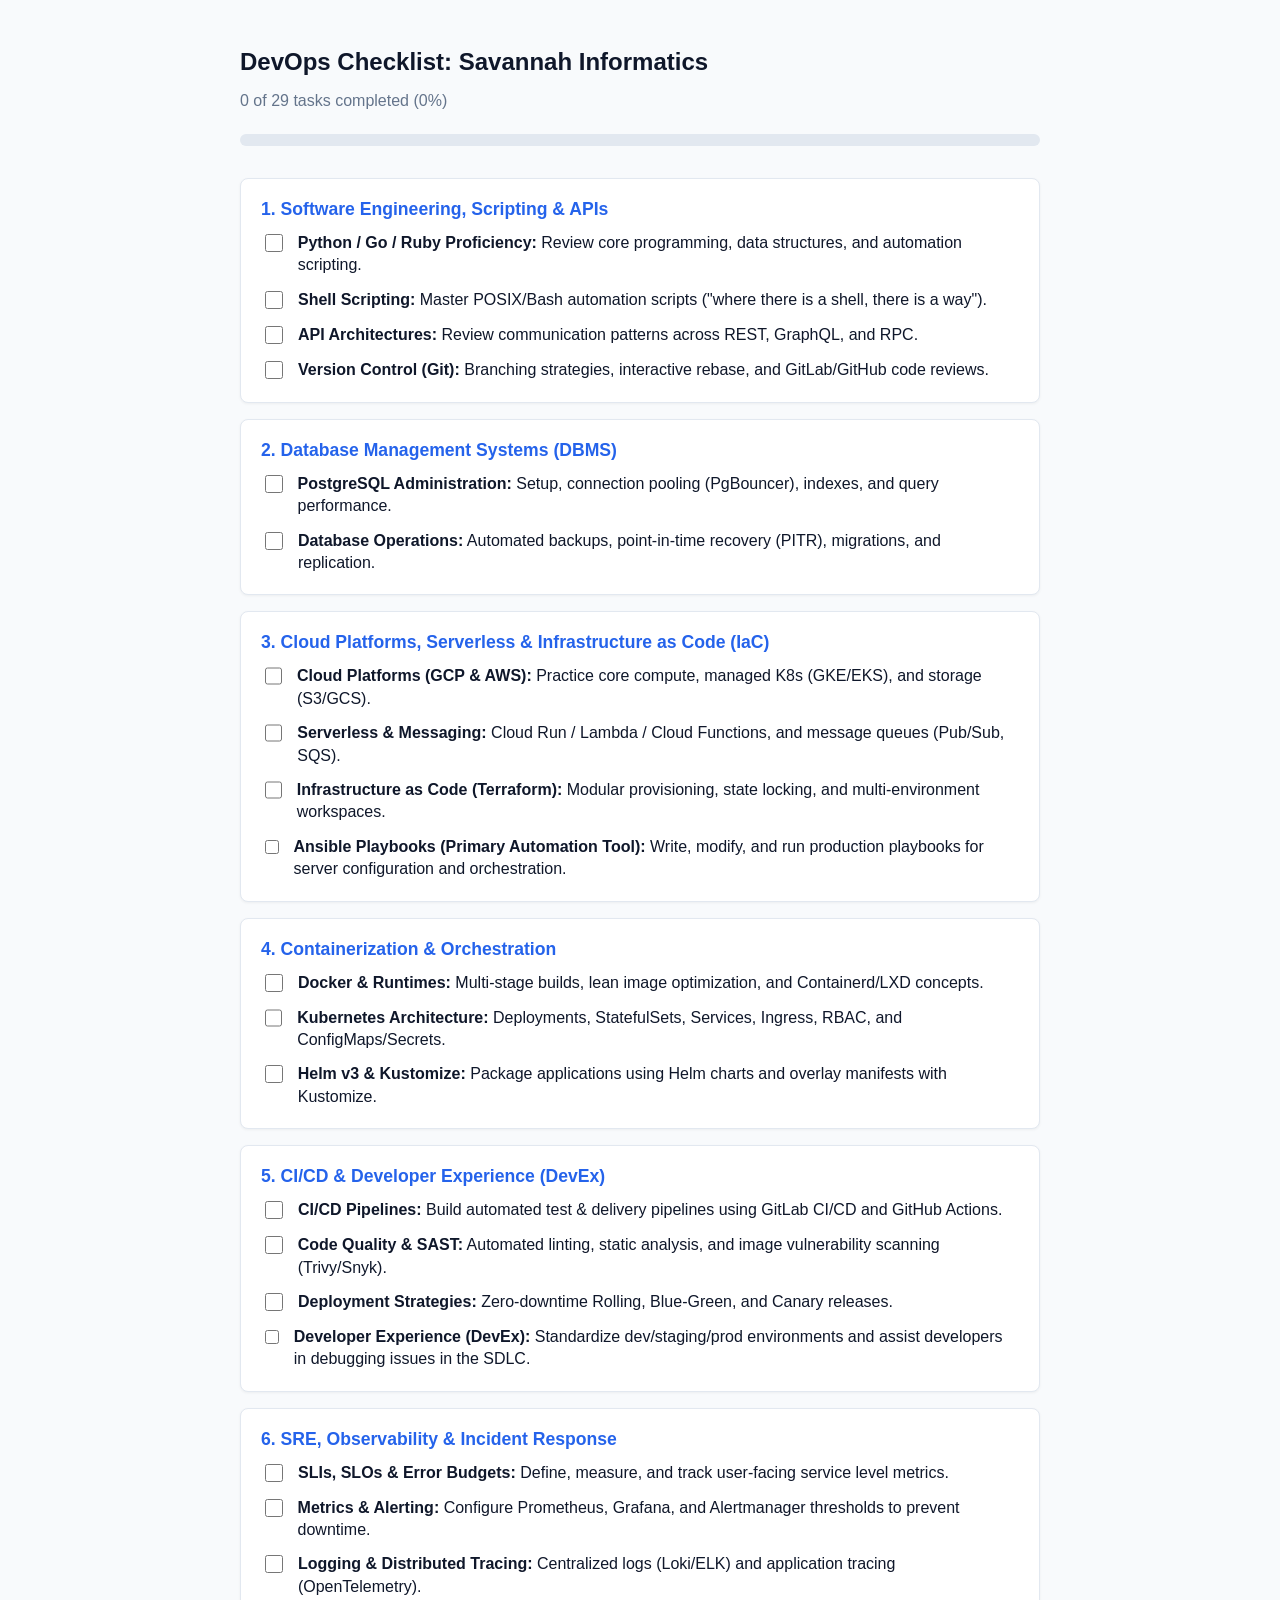
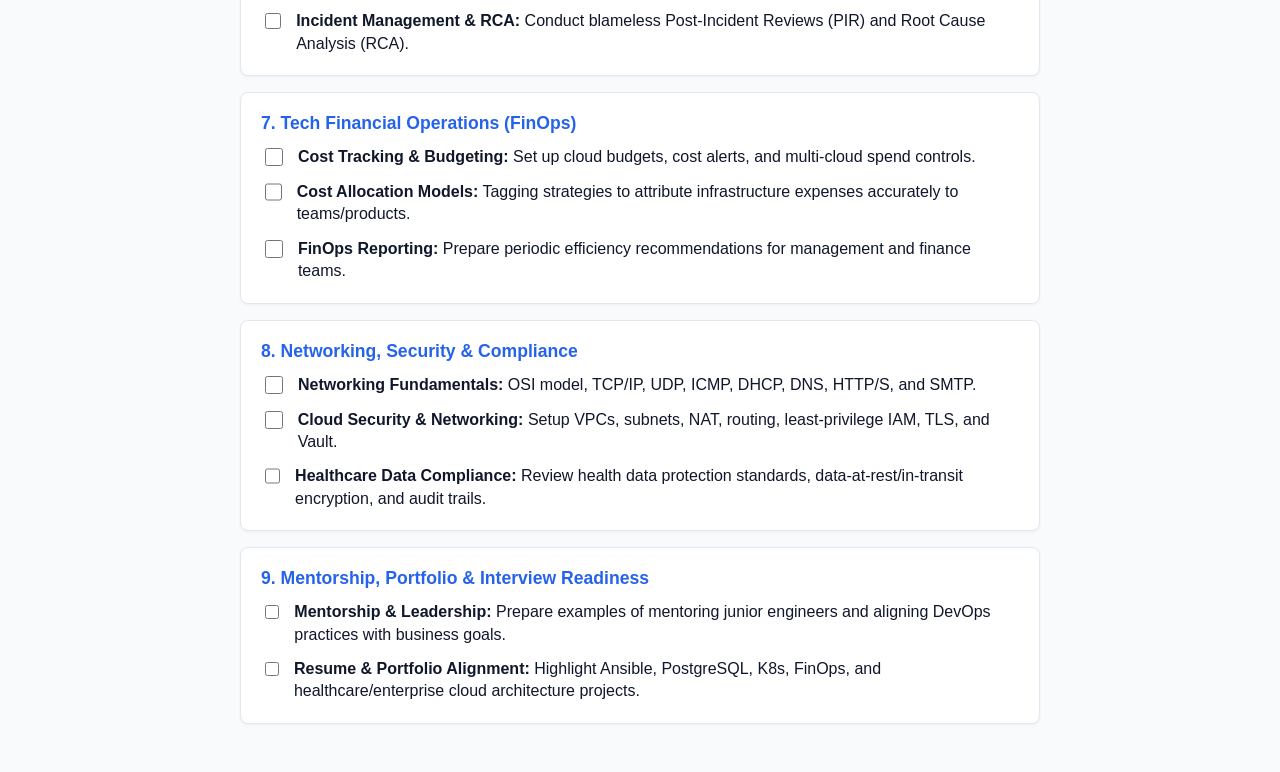
==== checklist.html @ a05e25cf "first commit" ====
<!DOCTYPE html>
<html lang="en">

<head>
    <meta charset="UTF-8" />
    <meta name="viewport" content="width=device-width, initial-scale=1.0" />
    <title>DevOps Checklist - Savannah Informatics</title>
    <style>
        :root {
            --bg: #f8fafc;
            --card-bg: #ffffff;
            --text: #0f172a;
            --text-muted: #64748b;
            --primary: #2563eb;
            --border: #e2e8f0;
            --done: #94a3b8;
        }

        body {
            font-family: -apple-system, BlinkMacSystemFont, "Segoe UI", Roboto, sans-serif;
            background: var(--bg);
            color: var(--text);
            padding: 2rem 1rem;
            max-width: 800px;
            margin: 0 auto;
        }

        h1 {
            font-size: 1.5rem;
            margin-bottom: 0.25rem;
        }

        .subtitle {
            color: var(--text-muted);
            margin-bottom: 1.5rem;
        }

        .progress-bar-container {
            background: var(--border);
            border-radius: 999px;
            height: 12px;
            width: 100%;
            overflow: hidden;
            margin-bottom: 2rem;
        }

        .progress-bar {
            background: var(--primary);
            height: 100%;
            width: 0%;
            transition: width 0.3s ease;
        }

        .category {
            background: var(--card-bg);
            border: 1px solid var(--border);
            border-radius: 8px;
            padding: 1.25rem;
            margin-bottom: 1rem;
            box-shadow: 0 1px 3px rgba(0, 0, 0, 0.05);
        }

        .category h2 {
            font-size: 1.1rem;
            margin-top: 0;
            margin-bottom: 0.75rem;
            color: var(--primary);
        }

        label {
            display: flex;
            align-items: flex-start;
            gap: 0.75rem;
            margin-bottom: 0.75rem;
            cursor: pointer;
            user-select: none;
            line-height: 1.4;
        }

        label:last-child {
            margin-bottom: 0;
        }

        input[type="checkbox"] {
            width: 18px;
            height: 18px;
            margin-top: 2px;
            cursor: pointer;
            accent-color: var(--primary);
        }

        input[type="checkbox"]:checked+span {
            text-decoration: line-through;
            color: var(--done);
        }
    </style>
</head>

<body>

    <h1>DevOps Checklist: Savannah Informatics</h1>
    <p class="subtitle" id="stats">Loading progress...</p>

    <div class="progress-bar-container">
        <div class="progress-bar" id="progressBar"></div>
    </div>

    <!-- Category 1 -->
    <div class="category">
        <h2>1. Software Engineering, Scripting & APIs</h2>
        <label><input type="checkbox" id="t1"><span><strong>Python / Go / Ruby Proficiency:</strong> Review core
                programming, data structures, and automation scripting.</span></label>
        <label><input type="checkbox" id="t2"><span><strong>Shell Scripting:</strong> Master POSIX/Bash automation
                scripts ("where there is a shell, there is a way").</span></label>
        <label><input type="checkbox" id="t3"><span><strong>API Architectures:</strong> Review communication patterns
                across REST, GraphQL, and RPC.</span></label>
        <label><input type="checkbox" id="t4"><span><strong>Version Control (Git):</strong> Branching strategies,
                interactive rebase, and GitLab/GitHub code reviews.</span></label>
    </div>

    <!-- Category 2 -->
    <div class="category">
        <h2>2. Database Management Systems (DBMS)</h2>
        <label><input type="checkbox" id="t5"><span><strong>PostgreSQL Administration:</strong> Setup, connection
                pooling (PgBouncer), indexes, and query performance.</span></label>
        <label><input type="checkbox" id="t6"><span><strong>Database Operations:</strong> Automated backups,
                point-in-time recovery (PITR), migrations, and replication.</span></label>
    </div>

    <!-- Category 3 -->
    <div class="category">
        <h2>3. Cloud Platforms, Serverless & Infrastructure as Code (IaC)</h2>
        <label><input type="checkbox" id="t7"><span><strong>Cloud Platforms (GCP & AWS):</strong> Practice core compute,
                managed K8s (GKE/EKS), and storage (S3/GCS).</span></label>
        <label><input type="checkbox" id="t8"><span><strong>Serverless & Messaging:</strong> Cloud Run / Lambda / Cloud
                Functions, and message queues (Pub/Sub, SQS).</span></label>
        <label><input type="checkbox" id="t9"><span><strong>Infrastructure as Code (Terraform):</strong> Modular
                provisioning, state locking, and multi-environment workspaces.</span></label>
        <label><input type="checkbox" id="t10"><span><strong>Ansible Playbooks (Primary Automation Tool):</strong>
                Write, modify, and run production playbooks for server configuration and orchestration.</span></label>
    </div>

    <!-- Category 4 -->
    <div class="category">
        <h2>4. Containerization & Orchestration</h2>
        <label><input type="checkbox" id="t11"><span><strong>Docker & Runtimes:</strong> Multi-stage builds, lean image
                optimization, and Containerd/LXD concepts.</span></label>
        <label><input type="checkbox" id="t12"><span><strong>Kubernetes Architecture:</strong> Deployments,
                StatefulSets, Services, Ingress, RBAC, and ConfigMaps/Secrets.</span></label>
        <label><input type="checkbox" id="t13"><span><strong>Helm v3 & Kustomize:</strong> Package applications using
                Helm charts and overlay manifests with Kustomize.</span></label>
    </div>

    <!-- Category 5 -->
    <div class="category">
        <h2>5. CI/CD & Developer Experience (DevEx)</h2>
        <label><input type="checkbox" id="t14"><span><strong>CI/CD Pipelines:</strong> Build automated test & delivery
                pipelines using GitLab CI/CD and GitHub Actions.</span></label>
        <label><input type="checkbox" id="t15"><span><strong>Code Quality & SAST:</strong> Automated linting, static
                analysis, and image vulnerability scanning (Trivy/Snyk).</span></label>
        <label><input type="checkbox" id="t16"><span><strong>Deployment Strategies:</strong> Zero-downtime Rolling,
                Blue-Green, and Canary releases.</span></label>
        <label><input type="checkbox" id="t17"><span><strong>Developer Experience (DevEx):</strong> Standardize
                dev/staging/prod environments and assist developers in debugging issues in the SDLC.</span></label>
    </div>

    <!-- Category 6 -->
    <div class="category">
        <h2>6. SRE, Observability & Incident Response</h2>
        <label><input type="checkbox" id="t18"><span><strong>SLIs, SLOs & Error Budgets:</strong> Define, measure, and
                track user-facing service level metrics.</span></label>
        <label><input type="checkbox" id="t19"><span><strong>Metrics & Alerting:</strong> Configure Prometheus, Grafana,
                and Alertmanager thresholds to prevent downtime.</span></label>
        <label><input type="checkbox" id="t20"><span><strong>Logging & Distributed Tracing:</strong> Centralized logs
                (Loki/ELK) and application tracing (OpenTelemetry).</span></label>
        <label><input type="checkbox" id="t21"><span><strong>Incident Management & RCA:</strong> Conduct blameless
                Post-Incident Reviews (PIR) and Root Cause Analysis (RCA).</span></label>
    </div>

    <!-- Category 7 -->
    <div class="category">
        <h2>7. Tech Financial Operations (FinOps)</h2>
        <label><input type="checkbox" id="t22"><span><strong>Cost Tracking & Budgeting:</strong> Set up cloud budgets,
                cost alerts, and multi-cloud spend controls.</span></label>
        <label><input type="checkbox" id="t23"><span><strong>Cost Allocation Models:</strong> Tagging strategies to
                attribute infrastructure expenses accurately to teams/products.</span></label>
        <label><input type="checkbox" id="t24"><span><strong>FinOps Reporting:</strong> Prepare periodic efficiency
                recommendations for management and finance teams.</span></label>
    </div>

    <!-- Category 8 -->
    <div class="category">
        <h2>8. Networking, Security & Compliance</h2>
        <label><input type="checkbox" id="t25"><span><strong>Networking Fundamentals:</strong> OSI model, TCP/IP, UDP,
                ICMP, DHCP, DNS, HTTP/S, and SMTP.</span></label>
        <label><input type="checkbox" id="t26"><span><strong>Cloud Security & Networking:</strong> Setup VPCs, subnets,
                NAT, routing, least-privilege IAM, TLS, and Vault.</span></label>
        <label><input type="checkbox" id="t27"><span><strong>Healthcare Data Compliance:</strong> Review health data
                protection standards, data-at-rest/in-transit encryption, and audit trails.</span></label>
    </div>

    <!-- Category 9 -->
    <div class="category">
        <h2>9. Mentorship, Portfolio & Interview Readiness</h2>
        <label><input type="checkbox" id="t28"><span><strong>Mentorship & Leadership:</strong> Prepare examples of
                mentoring junior engineers and aligning DevOps practices with business goals.</span></label>
        <label><input type="checkbox" id="t29"><span><strong>Resume & Portfolio Alignment:</strong> Highlight Ansible,
                PostgreSQL, K8s, FinOps, and healthcare/enterprise cloud architecture projects.</span></label>
    </div>

    <script>
        const checkboxes = document.querySelectorAll('input[type="checkbox"]');
        const stats = document.getElementById('stats');
        const progressBar = document.getElementById('progressBar');

        function update() {
            let done = 0;
            checkboxes.forEach(box => {
                if (box.checked) done++;
                localStorage.setItem(box.id, box.checked ? '1' : '0');
            });
            const pct = Math.round((done / checkboxes.length) * 100);
            stats.textContent = `${done} of ${checkboxes.length} tasks completed (${pct}%)`;
            progressBar.style.width = pct + '%';
        }

        checkboxes.forEach(box => {
            if (localStorage.getItem(box.id) === '1') {
                box.checked = true;
            }
            box.addEventListener('change', update);
        });

        update();
    </script>
</body>

</html>
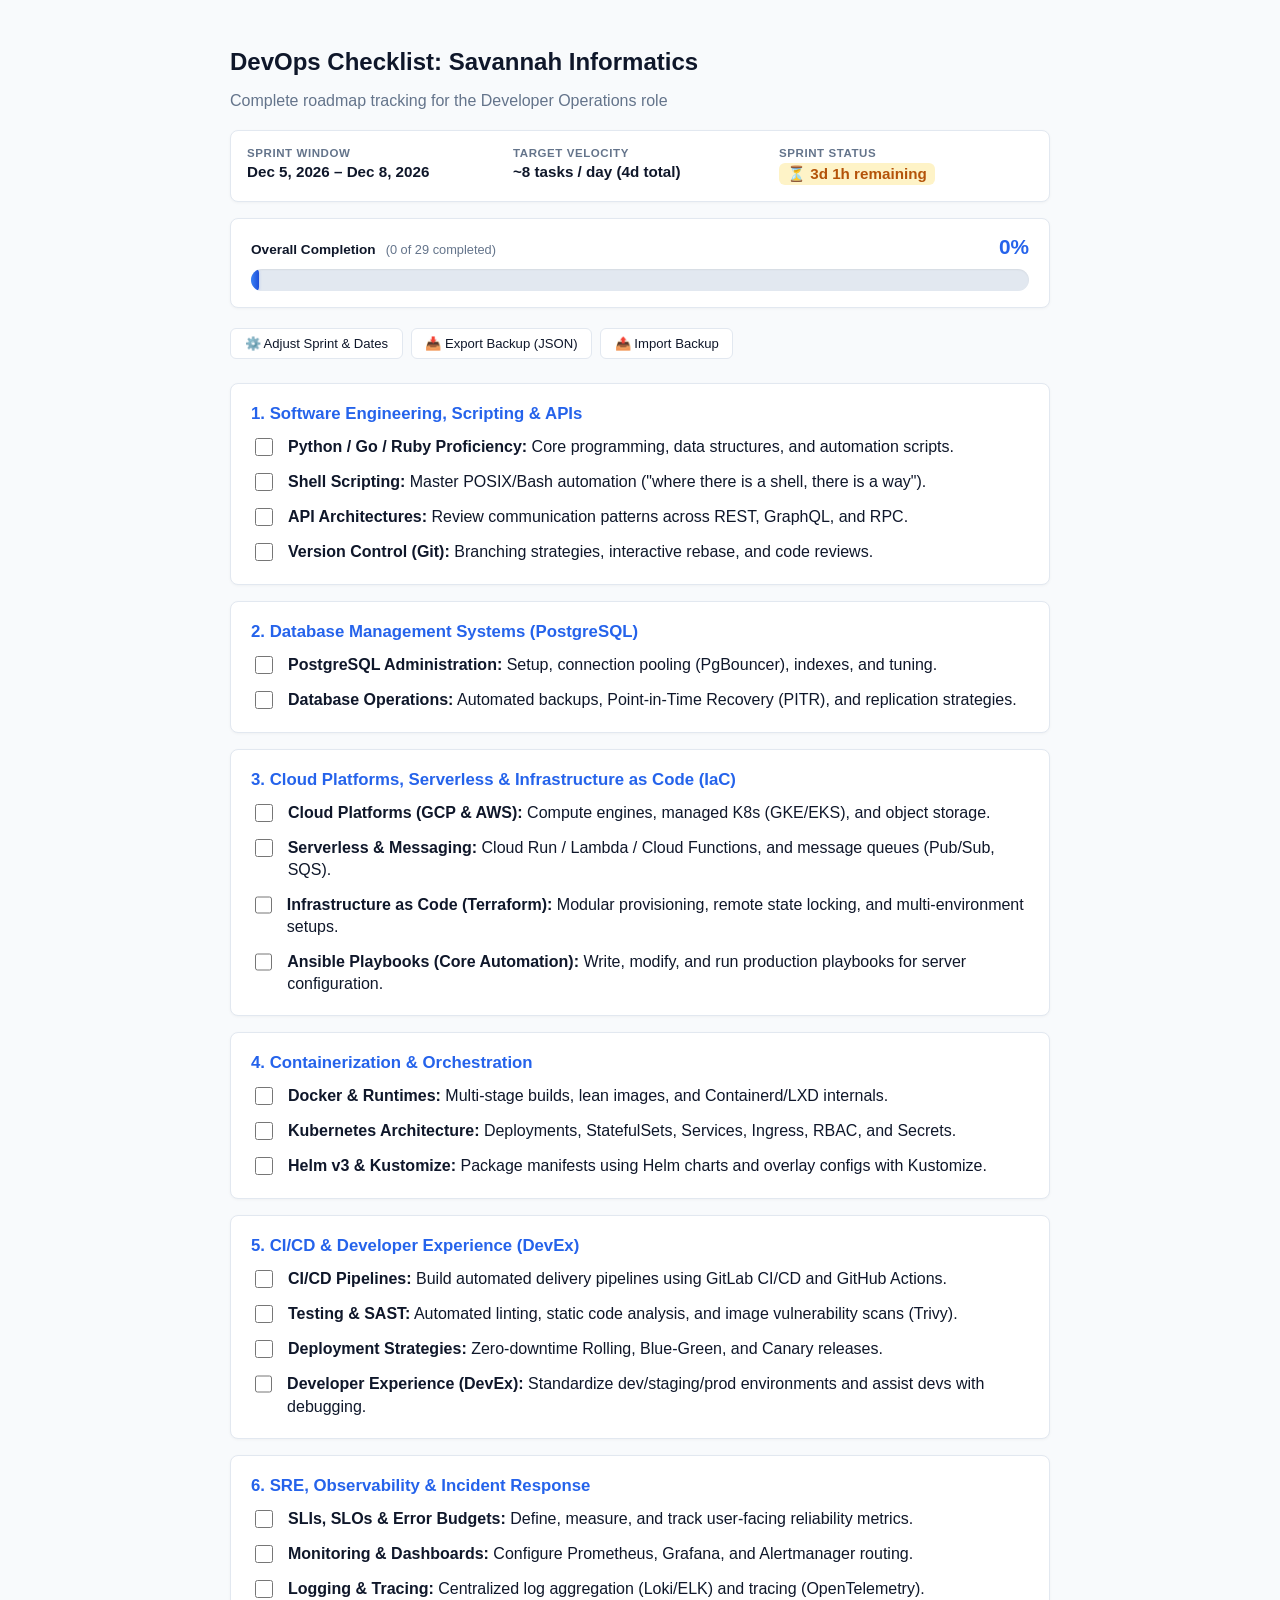
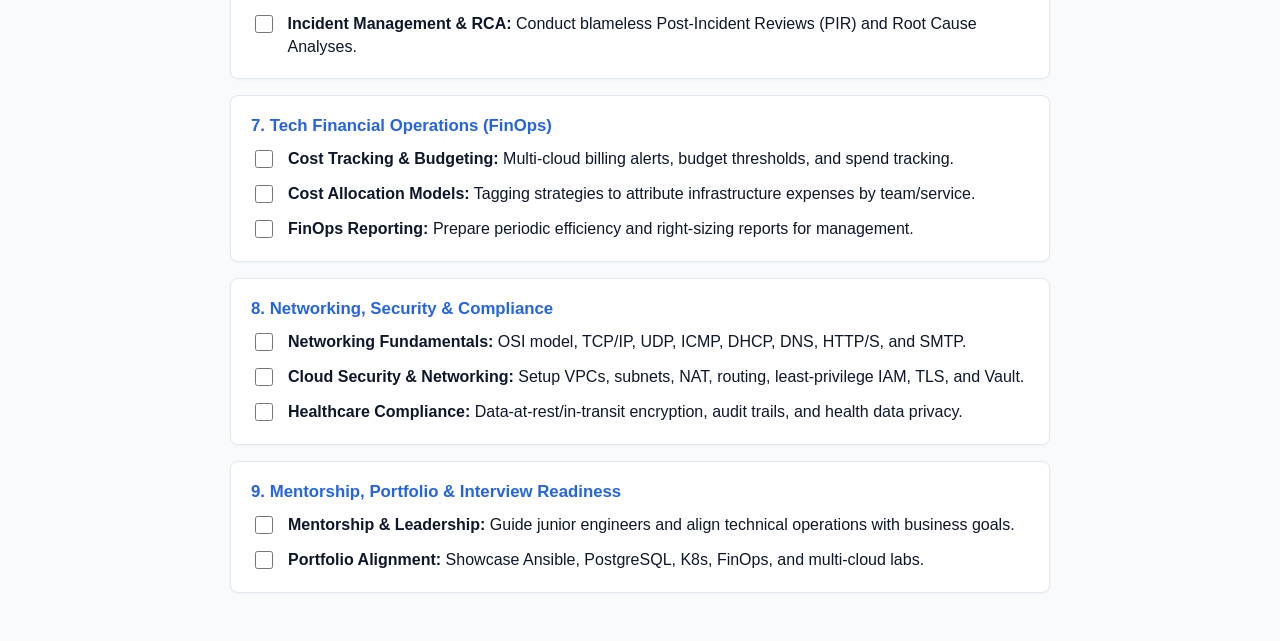
==== commit d1513695: "upgraded the website" ====
--- a/checklist.html
+++ b/checklist.html
@@ -12,6 +12,7 @@
             --text: #0f172a;
             --text-muted: #64748b;
             --primary: #2563eb;
+            --primary-hover: #1d4ed8;
             --border: #e2e8f0;
             --done: #94a3b8;
         }
@@ -21,7 +22,7 @@
             background: var(--bg);
             color: var(--text);
             padding: 2rem 1rem;
-            max-width: 800px;
+            max-width: 820px;
             margin: 0 auto;
         }
 
@@ -32,42 +33,235 @@
 
         .subtitle {
             color: var(--text-muted);
-            margin-bottom: 1.5rem;
-        }
-
-        .progress-bar-container {
-            background: var(--border);
+            margin-bottom: 1.25rem;
+        }
+
+        /* Sprint Banner */
+        .sprint-banner {
+            display: grid;
+            grid-template-columns: repeat(auto-fit, minmax(180px, 1fr));
+            gap: 0.75rem;
+            background: var(--card-bg);
+            border: 1px solid var(--border);
+            border-radius: 8px;
+            padding: 1rem;
+            margin-bottom: 1rem;
+            box-shadow: 0 1px 3px rgba(0, 0, 0, 0.04);
+        }
+
+        .sprint-item {
+            display: flex;
+            flex-direction: column;
+        }
+
+        .sprint-label {
+            font-size: 0.72rem;
+            text-transform: uppercase;
+            font-weight: 700;
+            letter-spacing: 0.05em;
+            color: var(--text-muted);
+            margin-bottom: 0.25rem;
+        }
+
+        .sprint-value {
+            font-size: 0.95rem;
+            font-weight: 600;
+            color: var(--text);
+        }
+
+        .badge-active {
+            color: #b45309;
+            background: #fef3c7;
+            padding: 2px 8px;
+            border-radius: 6px;
+            width: fit-content;
+        }
+
+        .badge-overdue {
+            color: #b91c1c;
+            background: #fee2e2;
+            padding: 2px 8px;
+            border-radius: 6px;
+            width: fit-content;
+        }
+
+        .badge-done {
+            color: #15803d;
+            background: #dcfce7;
+            padding: 2px 8px;
+            border-radius: 6px;
+            width: fit-content;
+        }
+
+        /* Sprint Settings Drawer */
+        .settings-panel {
+            display: none;
+            background: #f1f5f9;
+            border: 1px solid var(--border);
+            border-radius: 8px;
+            padding: 1rem;
+            margin-bottom: 1rem;
+            animation: fadeIn 0.2s ease-in-out;
+        }
+
+        .settings-panel.open {
+            display: block;
+        }
+
+        .settings-grid {
+            display: grid;
+            grid-template-columns: repeat(auto-fit, minmax(200px, 1fr));
+            gap: 0.75rem;
+            margin-bottom: 0.75rem;
+        }
+
+        .settings-grid label {
+            display: flex;
+            flex-direction: column;
+            font-size: 0.8rem;
+            font-weight: 600;
+            color: var(--text);
+            gap: 0.35rem;
+        }
+
+        .settings-grid input[type="date"] {
+            padding: 0.4rem 0.6rem;
+            border: 1px solid var(--border);
+            border-radius: 6px;
+            background: #ffffff;
+            font-family: inherit;
+        }
+
+        .btn-row {
+            display: flex;
+            gap: 0.5rem;
+            flex-wrap: wrap;
+        }
+
+        /* Modern Progress Hub */
+        .progress-card {
+            background: var(--card-bg);
+            border: 1px solid var(--border);
+            border-radius: 8px;
+            padding: 1rem 1.25rem;
+            margin-bottom: 1.25rem;
+            box-shadow: 0 1px 3px rgba(0, 0, 0, 0.04);
+        }
+
+        .progress-meta {
+            display: flex;
+            justify-content: space-between;
+            align-items: baseline;
+            margin-bottom: 0.6rem;
+        }
+
+        .progress-label-left {
+            font-size: 0.85rem;
+            font-weight: 600;
+            color: var(--text);
+        }
+
+        .progress-count-sub {
+            font-size: 0.8rem;
+            color: var(--text-muted);
+            margin-left: 0.35rem;
+        }
+
+        .progress-pct-display {
+            font-size: 1.3rem;
+            font-weight: 800;
+            color: var(--primary);
+            font-variant-numeric: tabular-nums;
+        }
+
+        .progress-track {
+            background: #e2e8f0;
             border-radius: 999px;
-            height: 12px;
+            height: 22px;
             width: 100%;
             overflow: hidden;
-            margin-bottom: 2rem;
-        }
-
-        .progress-bar {
-            background: var(--primary);
+            position: relative;
+            box-shadow: inset 0 1px 2px rgba(0, 0, 0, 0.06);
+        }
+
+        .progress-fill {
+            background: linear-gradient(90deg, #3b82f6 0%, #1d4ed8 100%);
             height: 100%;
             width: 0%;
-            transition: width 0.3s ease;
-        }
-
+            border-radius: 999px;
+            transition: width 0.35s cubic-bezier(0.4, 0, 0.2, 1);
+            display: flex;
+            align-items: center;
+            justify-content: flex-end;
+            padding-right: 8px;
+            color: #ffffff;
+            font-size: 0.72rem;
+            font-weight: 700;
+            letter-spacing: 0.02em;
+            box-sizing: border-box;
+            box-shadow: 0 1px 3px rgba(37, 99, 235, 0.3);
+        }
+
+        /* Action Buttons */
+        .action-bar {
+            display: flex;
+            gap: 0.5rem;
+            margin-bottom: 1.5rem;
+            flex-wrap: wrap;
+        }
+
+        .action-btn {
+            background: var(--card-bg);
+            border: 1px solid var(--border);
+            color: var(--text);
+            padding: 0.45rem 0.85rem;
+            border-radius: 6px;
+            font-size: 0.82rem;
+            font-weight: 500;
+            cursor: pointer;
+            transition: all 0.15s ease;
+        }
+
+        .action-btn:hover {
+            background: #f1f5f9;
+        }
+
+        .action-btn.primary {
+            background: var(--primary);
+            color: #ffffff;
+            border-color: var(--primary);
+        }
+
+        .action-btn.primary:hover {
+            background: var(--primary-hover);
+        }
+
+        .action-btn.danger {
+            color: #b91c1c;
+        }
+
+        .action-btn.danger:hover {
+            background: #fee2e2;
+        }
+
+        /* Category Cards */
         .category {
             background: var(--card-bg);
             border: 1px solid var(--border);
             border-radius: 8px;
             padding: 1.25rem;
             margin-bottom: 1rem;
-            box-shadow: 0 1px 3px rgba(0, 0, 0, 0.05);
+            box-shadow: 0 1px 3px rgba(0, 0, 0, 0.04);
         }
 
         .category h2 {
-            font-size: 1.1rem;
+            font-size: 1.05rem;
             margin-top: 0;
             margin-bottom: 0.75rem;
             color: var(--primary);
         }
 
-        label {
+        .category label {
             display: flex;
             align-items: flex-start;
             gap: 0.75rem;
@@ -77,7 +271,7 @@
             line-height: 1.4;
         }
 
-        label:last-child {
+        .category label:last-child {
             margin-bottom: 0;
         }
 
@@ -93,125 +287,310 @@
             text-decoration: line-through;
             color: var(--done);
         }
+
+        @keyframes fadeIn {
+            from {
+                opacity: 0;
+                transform: translateY(-4px);
+            }
+
+            to {
+                opacity: 1;
+                transform: translateY(0);
+            }
+        }
     </style>
 </head>
 
 <body>
 
     <h1>DevOps Checklist: Savannah Informatics</h1>
-    <p class="subtitle" id="stats">Loading progress...</p>
-
-    <div class="progress-bar-container">
-        <div class="progress-bar" id="progressBar"></div>
-    </div>
-
-    <!-- Category 1 -->
+    <p class="subtitle">Complete roadmap tracking for the Developer Operations role</p>
+
+    <!-- Dynamic Sprint Header -->
+    <div class="sprint-banner">
+        <div class="sprint-item">
+            <span class="sprint-label">Sprint Window</span>
+            <span class="sprint-value" id="sprintDatesDisplay">Custom Sprint</span>
+        </div>
+        <div class="sprint-item">
+            <span class="sprint-label">Target Velocity</span>
+            <span class="sprint-value" id="sprintVelocityDisplay">-- tasks / day</span>
+        </div>
+        <div class="sprint-item">
+            <span class="sprint-label">Sprint Status</span>
+            <span class="sprint-value" id="sprintBadge">Calculating...</span>
+        </div>
+    </div>
+
+    <!-- Collapsible Sprint Settings -->
+    <div class="settings-panel" id="settingsPanel">
+        <div class="settings-grid">
+            <label>
+                Start Date
+                <input type="date" id="inputStartDate">
+            </label>
+            <label>
+                Target End Date
+                <input type="date" id="inputEndDate">
+            </label>
+        </div>
+        <div class="btn-row">
+            <button class="action-btn primary" onclick="applyCustomDates()">Save Dates</button>
+            <button class="action-btn" onclick="startPresetSprint(3)">⚡ Start Fresh 3-Day Sprint</button>
+            <button class="action-btn" onclick="startPresetSprint(7)">📅 Start 7-Day Sprint</button>
+            <button class="action-btn danger" onclick="resetCheckboxes()">🔄 Clear All Checkboxes</button>
+        </div>
+    </div>
+
+    <!-- Modern Progress Hub -->
+    <div class="progress-card">
+        <div class="progress-meta">
+            <div>
+                <span class="progress-label-left">Overall Completion</span>
+                <span class="progress-count-sub" id="taskFraction">(0 of 29 completed)</span>
+            </div>
+            <div class="progress-pct-display" id="progressPctLarge">0%</div>
+        </div>
+        <div class="progress-track">
+            <div class="progress-fill" id="progressBar"></div>
+        </div>
+    </div>
+
+    <!-- Action Bar -->
+    <div class="action-bar">
+        <button class="action-btn" onclick="toggleSettings()">⚙️ Adjust Sprint & Dates</button>
+        <button class="action-btn" onclick="exportData()">📥 Export Backup (JSON)</button>
+        <button class="action-btn" onclick="document.getElementById('importFile').click()">📤 Import Backup</button>
+        <input type="file" id="importFile" style="display: none" accept=".json" onchange="importData(event)">
+    </div>
+
+    <!-- 1. Software Engineering, Scripting & APIs -->
     <div class="category">
         <h2>1. Software Engineering, Scripting & APIs</h2>
-        <label><input type="checkbox" id="t1"><span><strong>Python / Go / Ruby Proficiency:</strong> Review core
-                programming, data structures, and automation scripting.</span></label>
+        <label><input type="checkbox" id="t1"><span><strong>Python / Go / Ruby Proficiency:</strong> Core programming,
+                data structures, and automation scripts.</span></label>
         <label><input type="checkbox" id="t2"><span><strong>Shell Scripting:</strong> Master POSIX/Bash automation
-                scripts ("where there is a shell, there is a way").</span></label>
+                ("where there is a shell, there is a way").</span></label>
         <label><input type="checkbox" id="t3"><span><strong>API Architectures:</strong> Review communication patterns
                 across REST, GraphQL, and RPC.</span></label>
         <label><input type="checkbox" id="t4"><span><strong>Version Control (Git):</strong> Branching strategies,
-                interactive rebase, and GitLab/GitHub code reviews.</span></label>
-    </div>
-
-    <!-- Category 2 -->
-    <div class="category">
-        <h2>2. Database Management Systems (DBMS)</h2>
+                interactive rebase, and code reviews.</span></label>
+    </div>
+
+    <!-- 2. Database Management Systems -->
+    <div class="category">
+        <h2>2. Database Management Systems (PostgreSQL)</h2>
         <label><input type="checkbox" id="t5"><span><strong>PostgreSQL Administration:</strong> Setup, connection
-                pooling (PgBouncer), indexes, and query performance.</span></label>
+                pooling (PgBouncer), indexes, and tuning.</span></label>
         <label><input type="checkbox" id="t6"><span><strong>Database Operations:</strong> Automated backups,
-                point-in-time recovery (PITR), migrations, and replication.</span></label>
-    </div>
-
-    <!-- Category 3 -->
+                Point-in-Time Recovery (PITR), and replication strategies.</span></label>
+    </div>
+
+    <!-- 3. Cloud Platforms, Serverless & IaC -->
     <div class="category">
         <h2>3. Cloud Platforms, Serverless & Infrastructure as Code (IaC)</h2>
-        <label><input type="checkbox" id="t7"><span><strong>Cloud Platforms (GCP & AWS):</strong> Practice core compute,
-                managed K8s (GKE/EKS), and storage (S3/GCS).</span></label>
+        <label><input type="checkbox" id="t7"><span><strong>Cloud Platforms (GCP & AWS):</strong> Compute engines,
+                managed K8s (GKE/EKS), and object storage.</span></label>
         <label><input type="checkbox" id="t8"><span><strong>Serverless & Messaging:</strong> Cloud Run / Lambda / Cloud
                 Functions, and message queues (Pub/Sub, SQS).</span></label>
         <label><input type="checkbox" id="t9"><span><strong>Infrastructure as Code (Terraform):</strong> Modular
-                provisioning, state locking, and multi-environment workspaces.</span></label>
-        <label><input type="checkbox" id="t10"><span><strong>Ansible Playbooks (Primary Automation Tool):</strong>
-                Write, modify, and run production playbooks for server configuration and orchestration.</span></label>
-    </div>
-
-    <!-- Category 4 -->
+                provisioning, remote state locking, and multi-environment setups.</span></label>
+        <label><input type="checkbox" id="t10"><span><strong>Ansible Playbooks (Core Automation):</strong> Write,
+                modify, and run production playbooks for server configuration.</span></label>
+    </div>
+
+    <!-- 4. Containerization & Orchestration -->
     <div class="category">
         <h2>4. Containerization & Orchestration</h2>
-        <label><input type="checkbox" id="t11"><span><strong>Docker & Runtimes:</strong> Multi-stage builds, lean image
-                optimization, and Containerd/LXD concepts.</span></label>
+        <label><input type="checkbox" id="t11"><span><strong>Docker & Runtimes:</strong> Multi-stage builds, lean
+                images, and Containerd/LXD internals.</span></label>
         <label><input type="checkbox" id="t12"><span><strong>Kubernetes Architecture:</strong> Deployments,
-                StatefulSets, Services, Ingress, RBAC, and ConfigMaps/Secrets.</span></label>
-        <label><input type="checkbox" id="t13"><span><strong>Helm v3 & Kustomize:</strong> Package applications using
-                Helm charts and overlay manifests with Kustomize.</span></label>
-    </div>
-
-    <!-- Category 5 -->
+                StatefulSets, Services, Ingress, RBAC, and Secrets.</span></label>
+        <label><input type="checkbox" id="t13"><span><strong>Helm v3 & Kustomize:</strong> Package manifests using Helm
+                charts and overlay configs with Kustomize.</span></label>
+    </div>
+
+    <!-- 5. CI/CD & Developer Experience -->
     <div class="category">
         <h2>5. CI/CD & Developer Experience (DevEx)</h2>
-        <label><input type="checkbox" id="t14"><span><strong>CI/CD Pipelines:</strong> Build automated test & delivery
+        <label><input type="checkbox" id="t14"><span><strong>CI/CD Pipelines:</strong> Build automated delivery
                 pipelines using GitLab CI/CD and GitHub Actions.</span></label>
-        <label><input type="checkbox" id="t15"><span><strong>Code Quality & SAST:</strong> Automated linting, static
-                analysis, and image vulnerability scanning (Trivy/Snyk).</span></label>
+        <label><input type="checkbox" id="t15"><span><strong>Testing & SAST:</strong> Automated linting, static code
+                analysis, and image vulnerability scans (Trivy).</span></label>
         <label><input type="checkbox" id="t16"><span><strong>Deployment Strategies:</strong> Zero-downtime Rolling,
                 Blue-Green, and Canary releases.</span></label>
         <label><input type="checkbox" id="t17"><span><strong>Developer Experience (DevEx):</strong> Standardize
-                dev/staging/prod environments and assist developers in debugging issues in the SDLC.</span></label>
-    </div>
-
-    <!-- Category 6 -->
+                dev/staging/prod environments and assist devs with debugging.</span></label>
+    </div>
+
+    <!-- 6. SRE & Observability -->
     <div class="category">
         <h2>6. SRE, Observability & Incident Response</h2>
         <label><input type="checkbox" id="t18"><span><strong>SLIs, SLOs & Error Budgets:</strong> Define, measure, and
-                track user-facing service level metrics.</span></label>
-        <label><input type="checkbox" id="t19"><span><strong>Metrics & Alerting:</strong> Configure Prometheus, Grafana,
-                and Alertmanager thresholds to prevent downtime.</span></label>
-        <label><input type="checkbox" id="t20"><span><strong>Logging & Distributed Tracing:</strong> Centralized logs
-                (Loki/ELK) and application tracing (OpenTelemetry).</span></label>
+                track user-facing reliability metrics.</span></label>
+        <label><input type="checkbox" id="t19"><span><strong>Monitoring & Dashboards:</strong> Configure Prometheus,
+                Grafana, and Alertmanager routing.</span></label>
+        <label><input type="checkbox" id="t20"><span><strong>Logging & Tracing:</strong> Centralized log aggregation
+                (Loki/ELK) and tracing (OpenTelemetry).</span></label>
         <label><input type="checkbox" id="t21"><span><strong>Incident Management & RCA:</strong> Conduct blameless
-                Post-Incident Reviews (PIR) and Root Cause Analysis (RCA).</span></label>
-    </div>
-
-    <!-- Category 7 -->
+                Post-Incident Reviews (PIR) and Root Cause Analyses.</span></label>
+    </div>
+
+    <!-- 7. Tech Financial Operations -->
     <div class="category">
         <h2>7. Tech Financial Operations (FinOps)</h2>
-        <label><input type="checkbox" id="t22"><span><strong>Cost Tracking & Budgeting:</strong> Set up cloud budgets,
-                cost alerts, and multi-cloud spend controls.</span></label>
+        <label><input type="checkbox" id="t22"><span><strong>Cost Tracking & Budgeting:</strong> Multi-cloud billing
+                alerts, budget thresholds, and spend tracking.</span></label>
         <label><input type="checkbox" id="t23"><span><strong>Cost Allocation Models:</strong> Tagging strategies to
-                attribute infrastructure expenses accurately to teams/products.</span></label>
-        <label><input type="checkbox" id="t24"><span><strong>FinOps Reporting:</strong> Prepare periodic efficiency
-                recommendations for management and finance teams.</span></label>
-    </div>
-
-    <!-- Category 8 -->
+                attribute infrastructure expenses by team/service.</span></label>
+        <label><input type="checkbox" id="t24"><span><strong>FinOps Reporting:</strong> Prepare periodic efficiency and
+                right-sizing reports for management.</span></label>
+    </div>
+
+    <!-- 8. Networking, Security & Compliance -->
     <div class="category">
         <h2>8. Networking, Security & Compliance</h2>
         <label><input type="checkbox" id="t25"><span><strong>Networking Fundamentals:</strong> OSI model, TCP/IP, UDP,
                 ICMP, DHCP, DNS, HTTP/S, and SMTP.</span></label>
         <label><input type="checkbox" id="t26"><span><strong>Cloud Security & Networking:</strong> Setup VPCs, subnets,
                 NAT, routing, least-privilege IAM, TLS, and Vault.</span></label>
-        <label><input type="checkbox" id="t27"><span><strong>Healthcare Data Compliance:</strong> Review health data
-                protection standards, data-at-rest/in-transit encryption, and audit trails.</span></label>
-    </div>
-
-    <!-- Category 9 -->
+        <label><input type="checkbox" id="t27"><span><strong>Healthcare Compliance:</strong> Data-at-rest/in-transit
+                encryption, audit trails, and health data privacy.</span></label>
+    </div>
+
+    <!-- 9. Leadership & Portfolio Readiness -->
     <div class="category">
         <h2>9. Mentorship, Portfolio & Interview Readiness</h2>
-        <label><input type="checkbox" id="t28"><span><strong>Mentorship & Leadership:</strong> Prepare examples of
-                mentoring junior engineers and aligning DevOps practices with business goals.</span></label>
-        <label><input type="checkbox" id="t29"><span><strong>Resume & Portfolio Alignment:</strong> Highlight Ansible,
-                PostgreSQL, K8s, FinOps, and healthcare/enterprise cloud architecture projects.</span></label>
+        <label><input type="checkbox" id="t28"><span><strong>Mentorship & Leadership:</strong> Guide junior engineers
+                and align technical operations with business goals.</span></label>
+        <label><input type="checkbox" id="t29"><span><strong>Portfolio Alignment:</strong> Showcase Ansible, PostgreSQL,
+                K8s, FinOps, and multi-cloud labs.</span></label>
     </div>
 
     <script>
         const checkboxes = document.querySelectorAll('input[type="checkbox"]');
-        const stats = document.getElementById('stats');
         const progressBar = document.getElementById('progressBar');
+        const progressPctLarge = document.getElementById('progressPctLarge');
+        const taskFraction = document.getElementById('taskFraction');
+        const sprintBadge = document.getElementById('sprintBadge');
+        const sprintDatesDisplay = document.getElementById('sprintDatesDisplay');
+        const sprintVelocityDisplay = document.getElementById('sprintVelocityDisplay');
+        const settingsPanel = document.getElementById('settingsPanel');
+        const inputStartDate = document.getElementById('inputStartDate');
+        const inputEndDate = document.getElementById('inputEndDate');
+
+        function formatDateISO(date) {
+            return date.toISOString().split('T')[0];
+        }
+
+        function formatDatePretty(date) {
+            return date.toLocaleDateString('en-US', { month: 'short', day: 'numeric', year: 'numeric' });
+        }
+
+        function getSprintDates() {
+            let start = localStorage.getItem('sprint_start');
+            let end = localStorage.getItem('sprint_end');
+
+            if (!start || !end) {
+                const today = new Date();
+                const target = new Date();
+                target.setDate(today.getDate() + 3);
+
+                start = formatDateISO(today);
+                end = formatDateISO(target);
+
+                localStorage.setItem('sprint_start', start);
+                localStorage.setItem('sprint_end', end);
+            }
+            return { start, end };
+        }
+
+        function toggleSettings() {
+            settingsPanel.classList.toggle('open');
+        }
+
+        function applyCustomDates() {
+            const newStart = inputStartDate.value;
+            const newEnd = inputEndDate.value;
+            if (!newStart || !newEnd) {
+                alert('Please select both start and end dates.');
+                return;
+            }
+            if (new Date(newEnd) < new Date(newStart)) {
+                alert('End date cannot be earlier than start date.');
+                return;
+            }
+            localStorage.setItem('sprint_start', newStart);
+            localStorage.setItem('sprint_end', newEnd);
+            settingsPanel.classList.remove('open');
+            update();
+        }
+
+        function startPresetSprint(days) {
+            const today = new Date();
+            const target = new Date();
+            target.setDate(today.getDate() + days);
+
+            const startStr = formatDateISO(today);
+            const endStr = formatDateISO(target);
+
+            localStorage.setItem('sprint_start', startStr);
+            localStorage.setItem('sprint_end', endStr);
+
+            inputStartDate.value = startStr;
+            inputEndDate.value = endStr;
+
+            settingsPanel.classList.remove('open');
+            update();
+        }
+
+        function resetCheckboxes() {
+            if (confirm('Are you sure you want to uncheck all tasks to start fresh?')) {
+                checkboxes.forEach(box => {
+                    box.checked = false;
+                    localStorage.setItem(box.id, '0');
+                });
+                update();
+            }
+        }
+
+        function updateSprintUI(doneCount, totalCount) {
+            const { start, end } = getSprintDates();
+            inputStartDate.value = start;
+            inputEndDate.value = end;
+
+            const startDateObj = new Date(start + 'T00:00:00');
+            const endDateObj = new Date(end + 'T23:59:59');
+            const now = new Date();
+
+            sprintDatesDisplay.textContent = `${formatDatePretty(startDateObj)} – ${formatDatePretty(endDateObj)}`;
+
+            const diffDaysTotal = Math.max(1, Math.round((endDateObj - startDateObj) / (1000 * 60 * 60 * 24)));
+            const velocity = Math.ceil(totalCount / diffDaysTotal);
+            sprintVelocityDisplay.textContent = `~${velocity} tasks / day (${diffDaysTotal}d total)`;
+
+            const diffMs = endDateObj - now;
+
+            if (doneCount === totalCount && totalCount > 0) {
+                sprintBadge.className = 'sprint-value badge-done';
+                sprintBadge.textContent = '🎉 Sprint Complete!';
+                return;
+            }
+
+            if (diffMs <= 0) {
+                sprintBadge.className = 'sprint-value badge-overdue';
+                sprintBadge.textContent = `⚠️ Overdue (${totalCount - doneCount} left)`;
+                return;
+            }
+
+            const totalHours = Math.floor(diffMs / (1000 * 60 * 60));
+            const days = Math.floor(totalHours / 24);
+            const remHours = totalHours % 24;
+
+            sprintBadge.className = 'sprint-value badge-active';
+            sprintBadge.textContent = `⏳ ${days}d ${remHours}h remaining`;
+        }
 
         function update() {
             let done = 0;
@@ -219,11 +598,67 @@
                 if (box.checked) done++;
                 localStorage.setItem(box.id, box.checked ? '1' : '0');
             });
-            const pct = Math.round((done / checkboxes.length) * 100);
-            stats.textContent = `${done} of ${checkboxes.length} tasks completed (${pct}%)`;
+            const total = checkboxes.length;
+            const pct = total === 0 ? 0 : Math.round((done / total) * 100);
+
+            // Update Progress Card Displays
+            taskFraction.textContent = `(${done} of ${total} completed)`;
+            progressPctLarge.textContent = `${pct}%`;
             progressBar.style.width = pct + '%';
-        }
-
+
+            // Show percentage inside the bar when wide enough
+            progressBar.textContent = pct >= 9 ? `${pct}%` : '';
+
+            updateSprintUI(done, total);
+        }
+
+        // Export JSON Backup
+        function exportData() {
+            const data = {
+                sprint_start: localStorage.getItem('sprint_start'),
+                sprint_end: localStorage.getItem('sprint_end'),
+                tasks: {}
+            };
+            checkboxes.forEach(box => { data.tasks[box.id] = box.checked; });
+
+            const blob = new Blob([JSON.stringify(data, null, 2)], { type: 'application/json' });
+            const a = document.createElement('a');
+            a.href = URL.createObjectURL(blob);
+            a.download = 'savannah-devops-sprint.json';
+            a.click();
+        }
+
+        // Import JSON Backup
+        function importData(event) {
+            const file = event.target.files[0];
+            if (!file) return;
+            const reader = new FileReader();
+            reader.onload = function (e) {
+                try {
+                    const data = JSON.parse(e.target.result);
+                    const taskMap = data.tasks ? data.tasks : data;
+
+                    checkboxes.forEach(box => {
+                        if (taskMap.hasOwnProperty(box.id)) {
+                            box.checked = taskMap[box.id];
+                        }
+                    });
+
+                    if (data.sprint_start && data.sprint_end) {
+                        localStorage.setItem('sprint_start', data.sprint_start);
+                        localStorage.setItem('sprint_end', data.sprint_end);
+                    }
+
+                    update();
+                } catch (err) {
+                    alert('Invalid JSON backup file.');
+                }
+            };
+            reader.readAsText(file);
+            event.target.value = '';
+        }
+
+        // Restore checkboxes from localStorage on load
         checkboxes.forEach(box => {
             if (localStorage.getItem(box.id) === '1') {
                 box.checked = true;
@@ -231,6 +666,8 @@
             box.addEventListener('change', update);
         });
 
+        // Initialize
+        getSprintDates();
         update();
     </script>
 </body>
